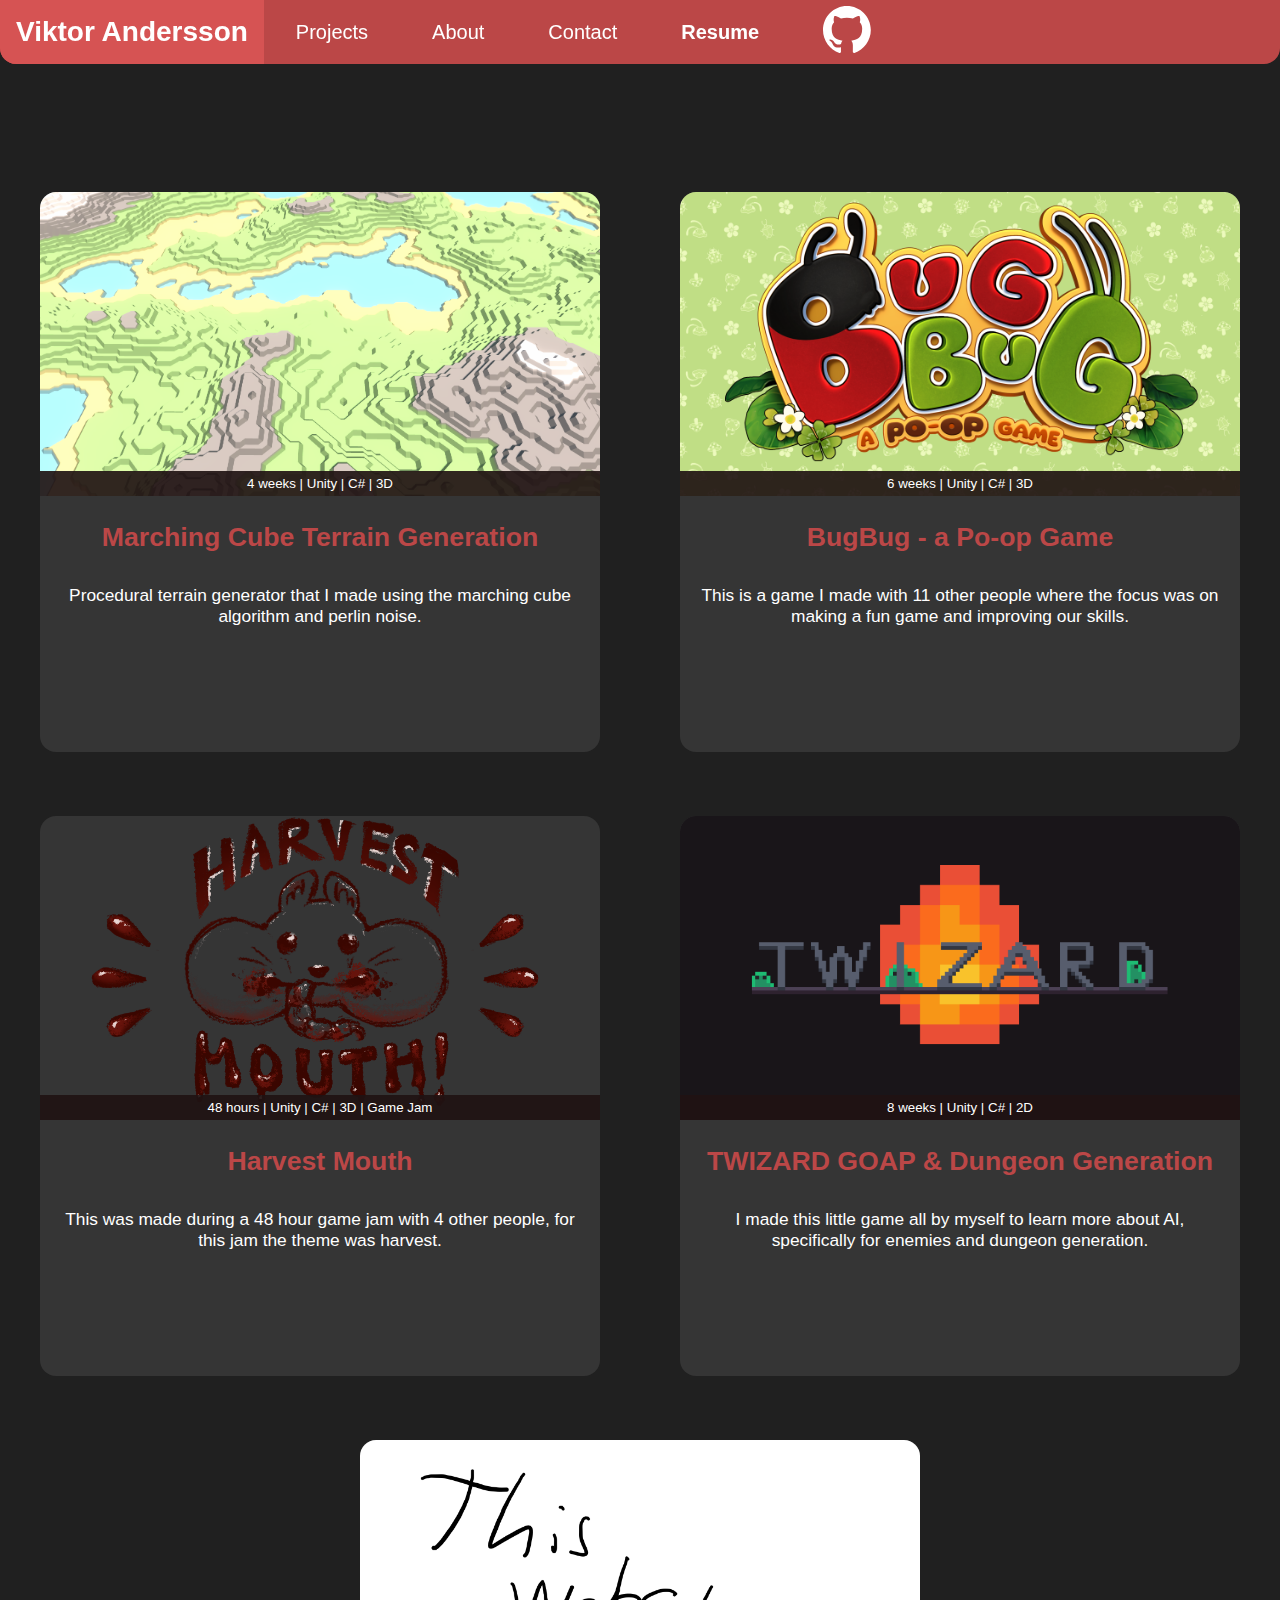
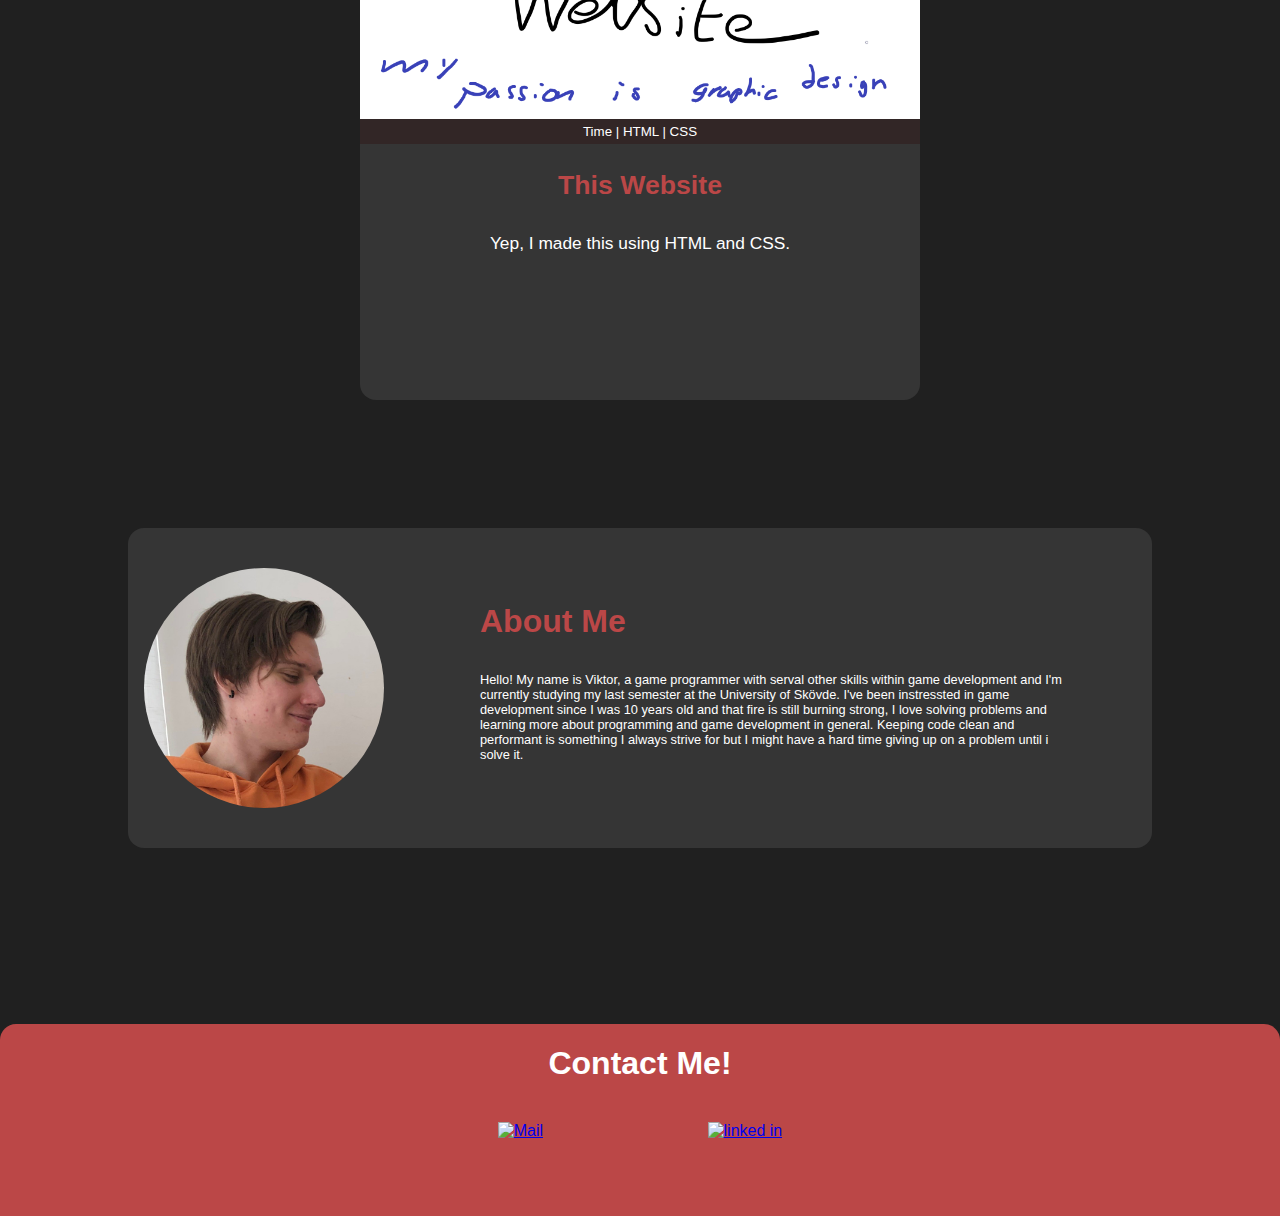
==== index.html @ 06018aa5 "Website" ====
<!DOCTYPE html>

<html lang="en">
    <head>
        <title>Viktor Andersson</title>
        <link rel="icon" href="res/Images/Icons/WebsiteIcon.png">
        <link rel="stylesheet" href="Styles/MainStylesheet.css">
        <link rel="stylesheet" href="Styles/IndexStylesheet.css">
        <link rel="stylesheet" href="Styles/ColorStyles.css">
    </head>

    <body>
        <!--Header-->
        <header class="navbar">
            <a href="index.html" class="navbarTitle"><p>Viktor Andersson</p></a>
            <a href="index.html#projects" class="navbarItem"><p>Projects</p></a>
            <a href="index.html#about" class="navbarItem"><p>About</p></a>
            <a href="#contact" class="navbarItem"><p>Contact</p></a>
            <a href="#" target="_blank" class="navbarSpecialItem"><p>Resume</p></a>
            <a href="https://github.com/Hotdogmannen" target="_blank" class="navbarSpecialItem"><img src="res/Images/Icons/github.svg" alt="Github"></a>
        </header>

        <!--Main-->
        <!--Projects-->
        <div style="padding-top: 10rem;" id="projects">
            <div class="grid-container">
                <button onclick="document.location='GamePages/ProceduralMCAGame.html'" class="grid-item">
                    <img src="res/Images/MarchingCubeTerrainSquare.png">
                    <div class="grid-item-overlay-info"><p>4 weeks | Unity | C# | 3D</p></div>
                    <div class="grid-item-info">
                        <h1>Marching Cube Terrain Generation</h1>
                        <p>
                            Procedural terrain generator that I made using the marching cube algorithm and perlin noise. 
                        </p>
                    </div>
                </button>
                <button onclick="document.location='GamePages/BugBugGame.html'" class="grid-item">
                    <img src="res/Images/BugBugBackground.png">
                    <div class="grid-item-overlay-info"><p>6 weeks | Unity | C# | 3D</p></div>
                    <div class="grid-item-info">
                        <h1>BugBug - a Po-op Game</h1>
                        <p>
                            This is a game I made with 11 other people where the focus was on making a fun game and improving our skills.
                        </p>
                    </div>
                </button>
                <button onclick="document.location='GamePages/HarvetsMouthGame.html'" class="grid-item">
                    <img src="res/Images/HarvestMouthBackground.png">
                    <div class="grid-item-overlay-info"><p>48 hours | Unity | C# | 3D | Game Jam</p></div>
                    <div class="grid-item-info">
                        <h1>Harvest Mouth</h1>
                        <p>
                            This was made during a 48 hour game jam with 4 other people, for this jam the theme was harvest.
                        </p>
                    </div>
                </button>
                <button onclick="document.location='GamePages/TWizardGame.html'" class="grid-item">
                    <img src="res/Images/TwizardLogo.PNG">
                    <div class="grid-item-overlay-info"><p>8 weeks | Unity | C# | 2D</p></div>
                    <div class="grid-item-info">
                        <h1>TWIZARD GOAP & Dungeon Generation</h1>
                        <p>
                            I made this little game all by myself to learn more about AI, specifically for enemies and dungeon generation. 
                        </p>
                    </div>
                </button>
                <button href="#" class="grid-item">
                    <img src="res/Images/ThisWebsite.png">
                    <div class="grid-item-overlay-info"><p>Time | HTML | CSS</p></div>
                    <div class="grid-item-info">
                        <h1>This Website</h1>
                        <p>
                            Yep, I made this using HTML and CSS.
                        </p>
                    </div>
                </button>
            </div>
        </div>

        <!--About Me-->
        <div style="padding-top: 6rem;" id="about">
            <div class="about_container">
                <img src="res/Images/ItsMe.png">
                <div>
                    <h1>About Me</h1>
                    <p style="margin: 2rem 5rem 2rem 5rem; overflow: visible; font-size: 1vw;">
                        Hello! My name is Viktor, a game programmer with serval other skills within game development and
                        I'm currently studying my last semester at the University of Skövde. I've been instressted in game development 
                        since I was 10 years old and that fire is still burning strong, I love solving problems and learning more about 
                        programming and game development in general. Keeping code clean and performant is something I always strive for 
                        but I might have a hard time giving up on a problem until i solve it.
                    </p>
                </div>
            </div>
        </div>

        <!--Footer-->
        <footer class="footer-container" id="contact">
            <div>
                <h1>Contact Me!</h1>
                <br>
                <div>
                    <a class="footer-icon" href="mailto:viktor.andersson4193@gmail.com"><img src="res/Images/icons/mail.png" alt="Mail"></a>
                    <a class="footer-icon" href="https://www.linkedin.com/in/viktor-andersson-74a002316/" target="_blank"><img src="res/Images/icons/linkedin.png" alt="linked in"></a>
                </div>
            </div>
        </footer>
    </body>
</html>
---- Styles/MainStylesheet.css ----
body
{
    background-color: var(--dark-grey);
    font-family: var(--default-text-font);

    padding: 0;
    margin: 0;

    p
    {
        color: var(--default-text-color);
    }

    h1
    {
        color: var(--default-text-color);
    }

    h2
    {
        color: var(--default-text-color);
    }
    
    h3
    {
        color: var(--default-text-color);
    }
}

/*Navbar*/

.navbar
{
    max-height: 4rem;

    overflow: hidden;
    background-color: var(--red);
    position: fixed;
    z-index: 99;
    width: 100%;
    display: flex;
    align-items: center;

    border-bottom-left-radius: 1rem;
    border-bottom-right-radius: 1rem;
}

.navbarTitle
{
    font-weight: bold;
    font-size: 175%;
    float: left;
    display: block;
    text-align: center;
    padding: 1rem 1rem;
    text-decoration: none;
    background-color: var(--light-red);
}

.navbarItem
{
    font-size: 125%;
    float: left;
    display: block;
    text-align: center;
    padding: 1rem 2rem;
    text-decoration: none;

    transition: 50ms;
}

.navbarItem:hover
{
    background-color: var(--dark-red);

    p
    {
        transform: scale(1.2);
        transition: 50ms;
    }
    transition: 50ms;
}

.navbarItem:active
{
    p
    {
        transform: scale(1.4);
        transition: 30ms;
    }
    transition: 30ms;
}

.navbarSpecialItem
{
    font-size: 125%;
    font-weight: bold;
    display: block;
    text-align: center;
    padding: 1rem 2rem;
    text-decoration: none;
    background-color: var(--red);

    img
    {
        max-width: 3rem;
    }

    transition: 50ms;
}

.navbarSpecialItem:hover
{
    background-color: var(--dark-red);

    p
    {
        transform: scale(1.2);
        transition: 50ms;
    }

    img
    {
        transform: scale(1.1);
        transition: 50ms;
    }
}

.navbarSpecialItem:active
{
    p
    {
        transform: scale(1.4);
        transition: 30ms;
    }
    
    img
    {
        transform: scale(1.3);
        transition: 30ms;
    }
}

/*Navbar*/

/*Footer*/
.footer-container
{
    position: absolute;
    width: 100%;
    margin-top: 6rem;
    display: flex;
    justify-content: center;
    text-align: center;
    background-color: var(--red);
    height: 12rem;

    border-top-left-radius: 1rem;
    border-top-right-radius: 1rem;
}

.footer-icon
{
    margin: 5rem;
}
/*Footer*/
---- Styles/IndexStylesheet.css ----
/*Project*/

.grid-container
{
    display: flex;
    justify-content:space-around;
    
    flex-wrap: wrap;
    margin: auto;
    max-width: 80rem;
    width: 100%;
    height: fit-content;
}

.grid-item
{
    flex-shrink: 50%;
    width: 35rem;
    height: 35rem;

    position: relative;
    overflow: hidden;
    background-color: var(--light-grey);
    border: none;
    cursor: pointer;
    border-radius: 1rem;
    padding: 0rem;

    margin: 2rem 0.5rem;

    transition: 100ms;
}

.grid-item:hover
{
    transform: scale(1.01);
    transition: 100ms;
}

.grid-item:active
{
    transform: scale(1.05) rotate(2deg);
    transition: 50ms;
}

.grid-item-info
{
    position: absolute;
    width: 100%;

    margin-top: 2rem;
    
    h1
    {
        font-weight: bold;
        color: var(--red);
    }

    p
    {
        font-size: 1.3em;

        margin-top: 2rem;
        margin-left: 1rem;
        margin-right: 1rem;

        overflow:auto;
    }
}

.grid-item img
{
    position: absolute;
    max-width: 42em;
    max-height: 42em;

    bottom: 16rem;

    display: block;
}

.grid-item-overlay-info
{
    position: absolute;
    width: 100%;
    bottom: 16rem;

    padding-top: 0.3rem;
    padding-bottom: 0.3rem;

    background-color: var(--dark-red-transparent);
    p
    {
        margin: auto;
    }
}

/*Project*/

/*About*/

.about_container
{
    min-height: 20rem;

    background-color: var(--light-grey);
    display: flex;
    width: 80%;
    justify-content:flex-start;
    align-items: center;
    margin: auto;
    margin-bottom: 5rem;
    border-radius: 1rem;

    img
    {
        margin: 1rem;
        border-radius: 100%;
        width: 15rem;
        height: 15rem;
    }

    h1
    {
        color: var(--red);
        margin-left: 5rem;
    }
}

/*About*/
---- Styles/ColorStyles.css ----
:root
{
    --default-text-color: #ffffff;
    --default-text-font: Verdana, Geneva, Tahoma, sans-serif;

    --light-red: #d65353;
    --red: #bb4747;
    --dark-red: #863333;

    --dark-red-transparent: #201212ea;

    --light-grey: #353535;
    --dark-grey: #202020;
}
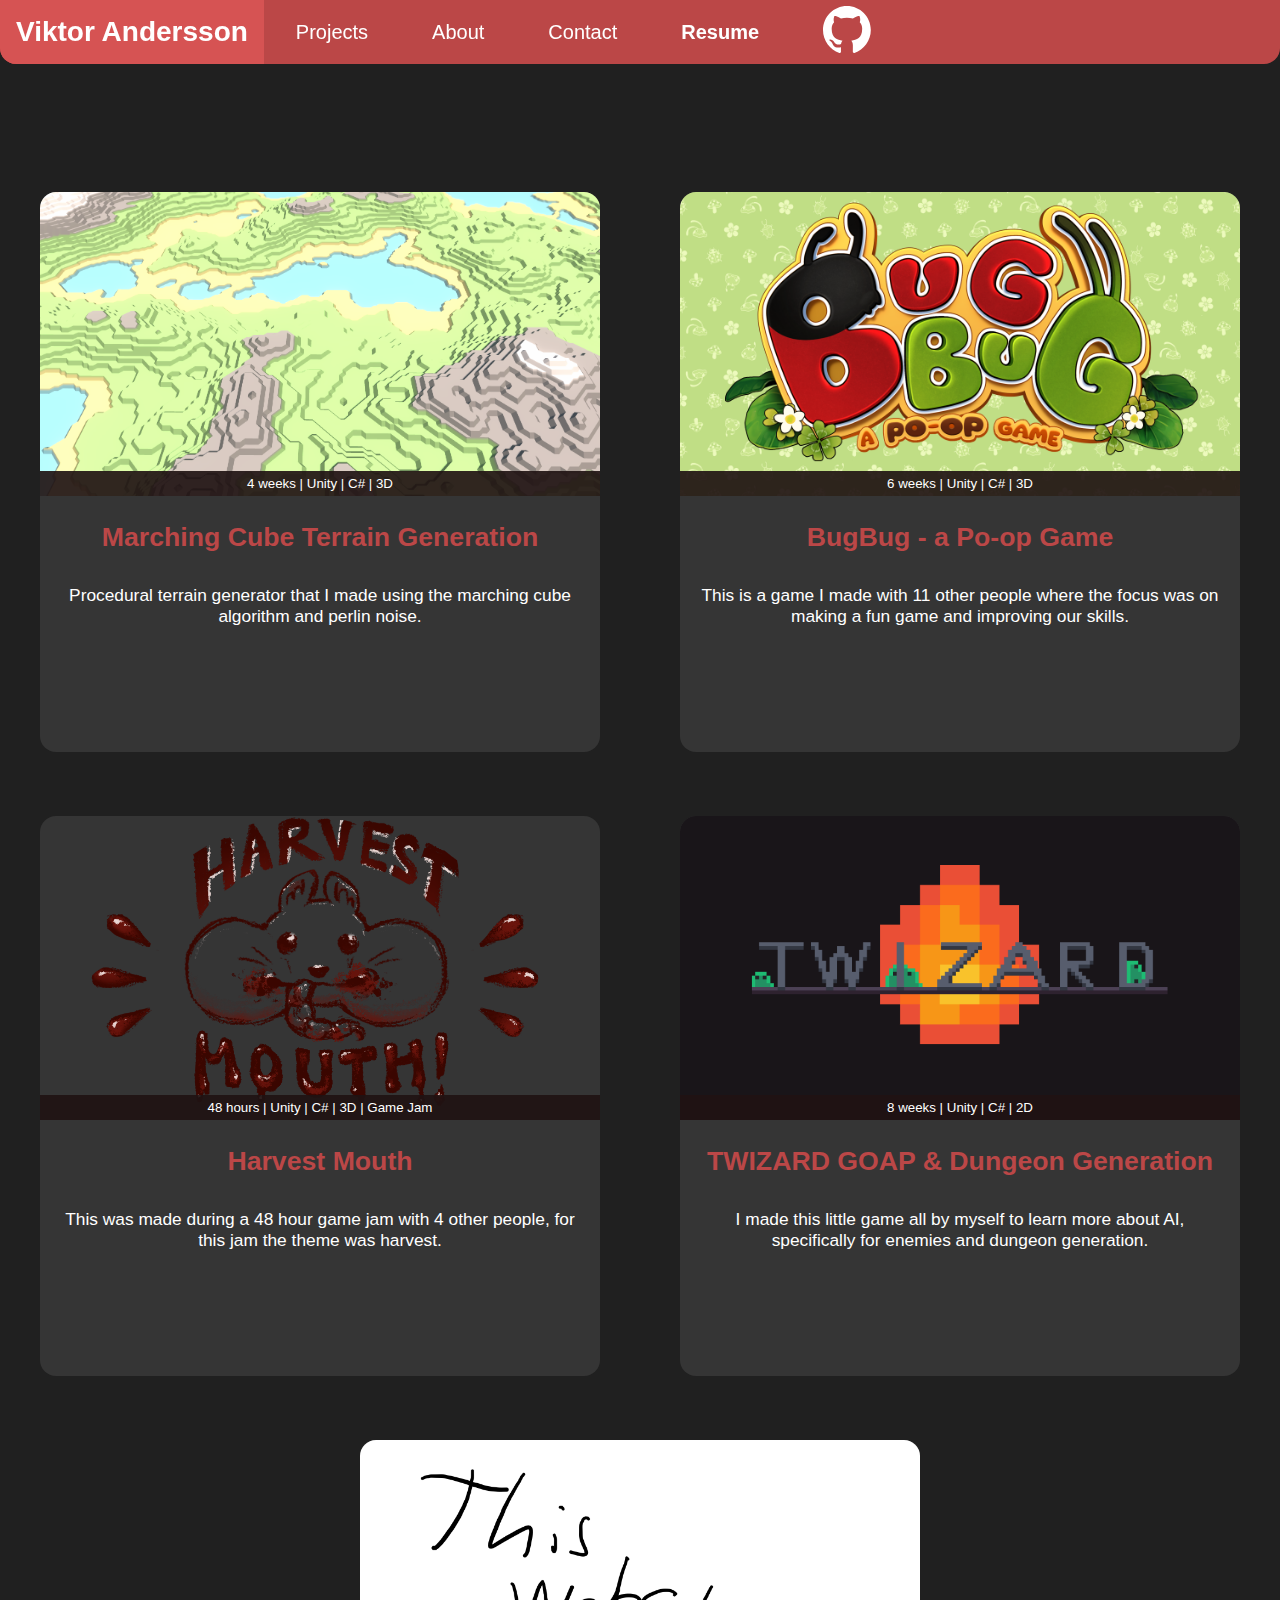
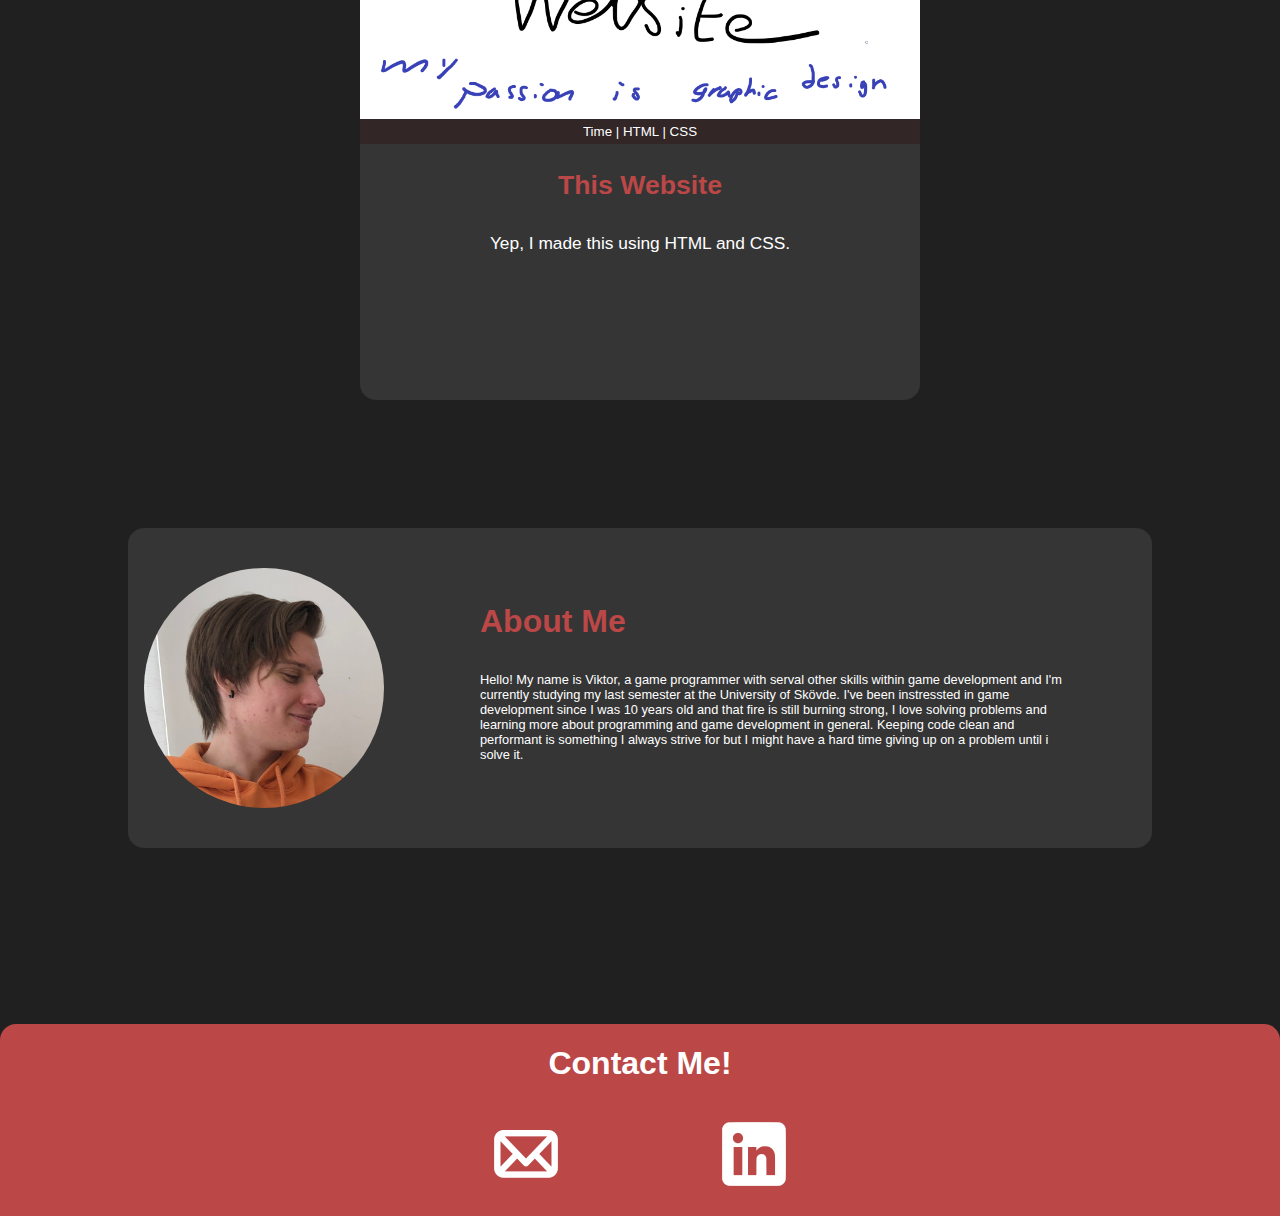
==== commit ce7d9458: "Fixed links" ====
--- a/index.html
+++ b/index.html
@@ -100,8 +100,8 @@
                 <h1>Contact Me!</h1>
                 <br>
                 <div>
-                    <a class="footer-icon" href="mailto:viktor.andersson4193@gmail.com"><img src="res/Images/icons/mail.png" alt="Mail"></a>
-                    <a class="footer-icon" href="https://www.linkedin.com/in/viktor-andersson-74a002316/" target="_blank"><img src="res/Images/icons/linkedin.png" alt="linked in"></a>
+                    <a class="footer-icon" href="mailto:viktor.andersson4193@gmail.com"><img src="res/Images/Icons/mail.png" alt="Mail"></a>
+                    <a class="footer-icon" href="https://www.linkedin.com/in/viktor-andersson-74a002316/" target="_blank"><img src="res/Images/Icons/linkedin.png" alt="linked in"></a>
                 </div>
             </div>
         </footer>
